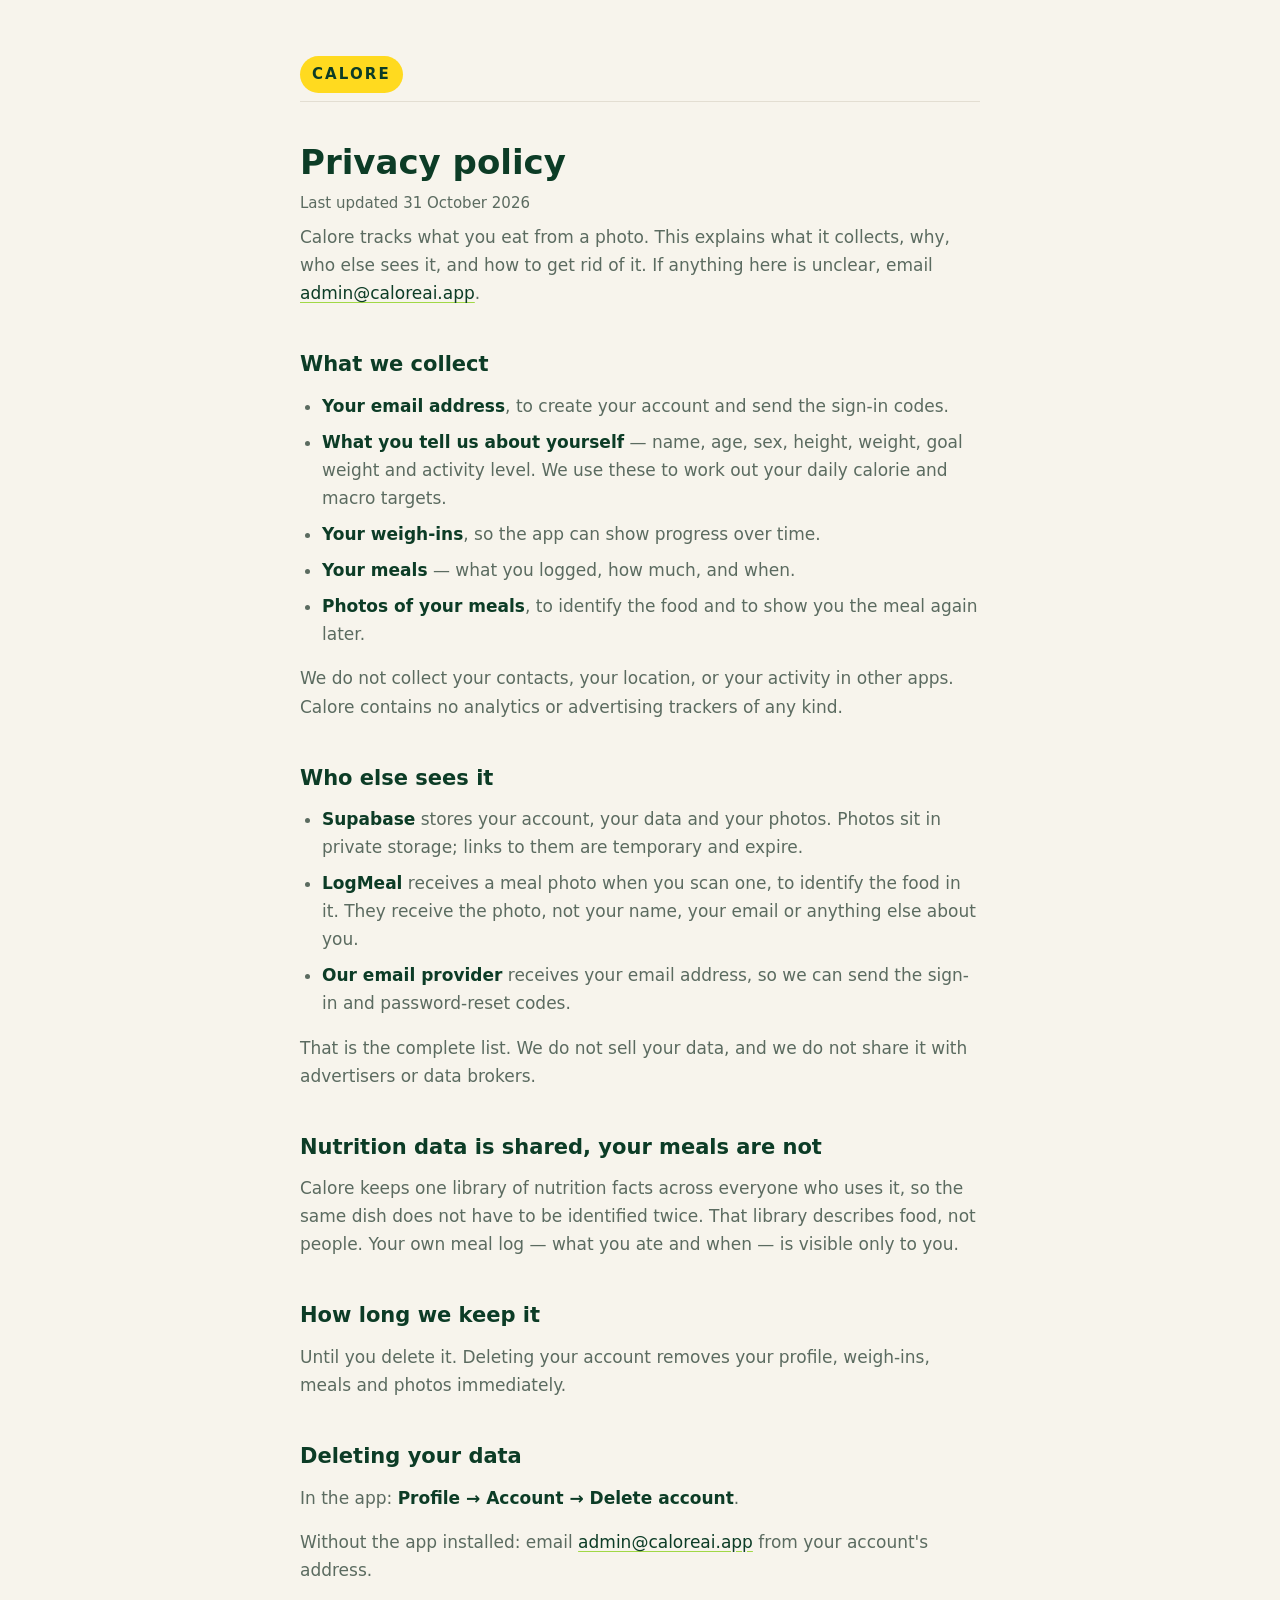
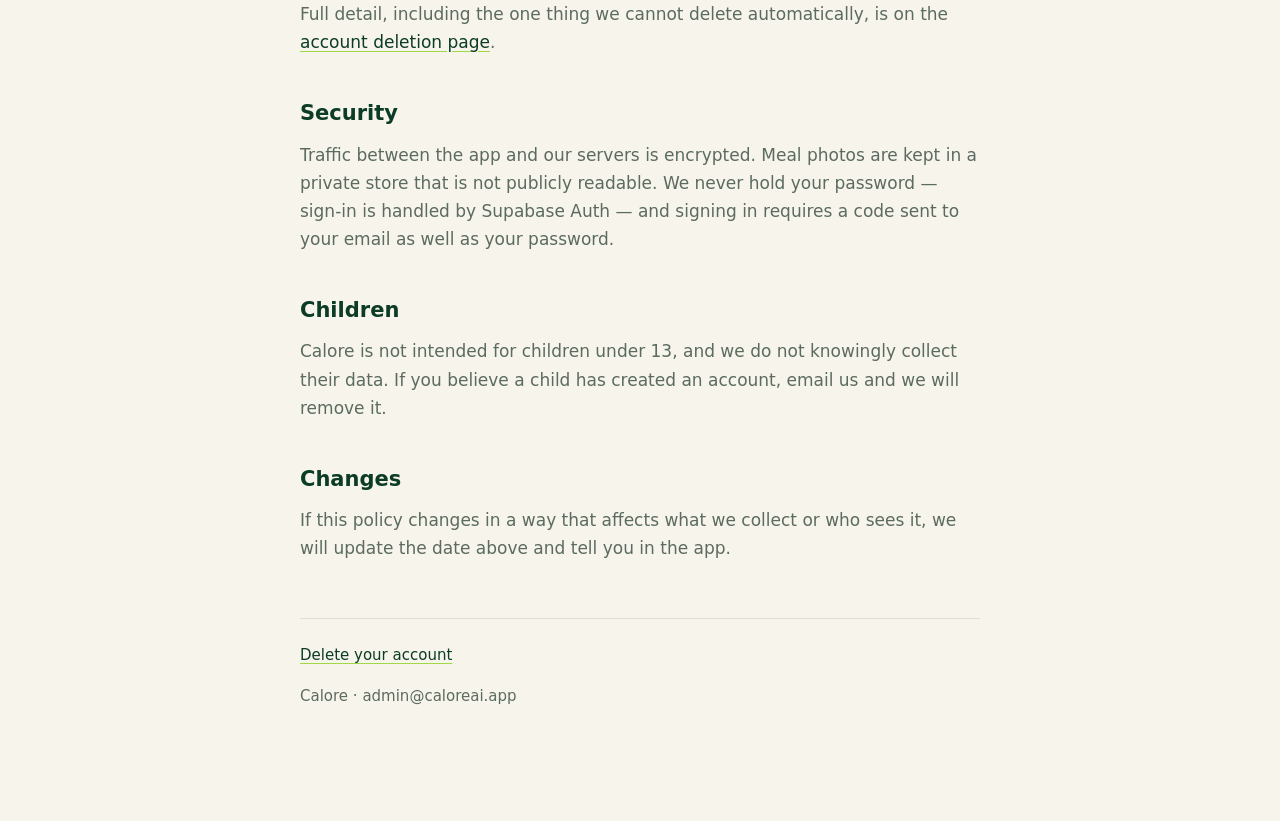
==== privacy/index.html @ ec3ad157 "The public pages for caloreai.app Both app stores require a privacy policy URL, and Google Play requ" ====
<!DOCTYPE html>
<html lang="en">
<head>
<meta charset="utf-8">
<meta name="viewport" content="width=device-width, initial-scale=1">
<title>Calore — Privacy policy</title>
<meta name="description" content="What Calore collects, why, who it is shared with, and how to delete it.">
<link rel="stylesheet" href="../style.css">
</head>
<body>
<main>
  <header><a class="wordmark" href="/">Calore</a></header>

  <h1>Privacy policy</h1>
  <p class="updated">Last updated 31 October 2026</p>

  <p>Calore tracks what you eat from a photo. This explains what it collects,
    why, who else sees it, and how to get rid of it. If anything here is
    unclear, email <a href="mailto:admin@caloreai.app">admin@caloreai.app</a>.</p>

  <h2>What we collect</h2>
  <ul>
    <li><strong>Your email address</strong>, to create your account and send
      the sign-in codes.</li>
    <li><strong>What you tell us about yourself</strong> — name, age, sex,
      height, weight, goal weight and activity level. We use these to work out
      your daily calorie and macro targets.</li>
    <li><strong>Your weigh-ins</strong>, so the app can show progress over
      time.</li>
    <li><strong>Your meals</strong> — what you logged, how much, and when.</li>
    <li><strong>Photos of your meals</strong>, to identify the food and to show
      you the meal again later.</li>
  </ul>
  <p>We do not collect your contacts, your location, or your activity in other
    apps. Calore contains no analytics or advertising trackers of any kind.</p>

  <h2>Who else sees it</h2>
  <ul>
    <li><strong>Supabase</strong> stores your account, your data and your
      photos. Photos sit in private storage; links to them are temporary and
      expire.</li>
    <li><strong>LogMeal</strong> receives a meal photo when you scan one, to
      identify the food in it. They receive the photo, not your name, your
      email or anything else about you.</li>
    <li><strong>Our email provider</strong> receives your email address, so we
      can send the sign-in and password-reset codes.</li>
  </ul>
  <p>That is the complete list. We do not sell your data, and we do not share
    it with advertisers or data brokers.</p>

  <h2>Nutrition data is shared, your meals are not</h2>
  <p>Calore keeps one library of nutrition facts across everyone who uses it, so
    the same dish does not have to be identified twice. That library describes
    food, not people. Your own meal log — what you ate and when — is visible
    only to you.</p>

  <h2>How long we keep it</h2>
  <p>Until you delete it. Deleting your account removes your profile,
    weigh-ins, meals and photos immediately.</p>

  <h2>Deleting your data</h2>
  <p>In the app: <strong>Profile → Account → Delete account</strong>.</p>
  <p>Without the app installed: email
    <a href="mailto:admin@caloreai.app?subject=Delete%20my%20Calore%20account">admin@caloreai.app</a>
    from your account's address.</p>
  <p>Full detail, including the one thing we cannot delete automatically, is on
    the <a href="../delete-account/">account deletion page</a>.</p>

  <h2>Security</h2>
  <p>Traffic between the app and our servers is encrypted. Meal photos are kept
    in a private store that is not publicly readable. We never hold your
    password — sign-in is handled by Supabase Auth — and signing in requires a
    code sent to your email as well as your password.</p>

  <h2>Children</h2>
  <p>Calore is not intended for children under 13, and we do not knowingly
    collect their data. If you believe a child has created an account, email us
    and we will remove it.</p>

  <h2>Changes</h2>
  <p>If this policy changes in a way that affects what we collect or who sees
    it, we will update the date above and tell you in the app.</p>

  <footer>
    <p><a href="../delete-account/">Delete your account</a></p>
    <p>Calore · admin@caloreai.app</p>
  </footer>
</main>
</body>
</html>
---- style.css ----
/* Calore — shared styles for the public pages.
   Palette matches lib/core/theme/app_colors.dart so the site and the app
   look like the same product. */
:root {
  --forest: #0c3c26;
  --lime: #a1d845;
  --sun: #ffda1f;
  --background: #f7f4ec;
  --surface: #ffffff;
  --text-secondary: #5b6b60;
  --border: #e3ded2;
}

* { box-sizing: border-box; }

body {
  margin: 0;
  padding: 0 24px 96px;
  background: var(--background);
  color: var(--forest);
  font: 17px/1.65 ui-rounded, "SF Pro Rounded", system-ui, -apple-system, Segoe UI, sans-serif;
}

main { max-width: 680px; margin: 0 auto; }

header {
  padding: 56px 0 8px;
  border-bottom: 1px solid var(--border);
  margin-bottom: 40px;
}

.wordmark {
  display: inline-block;
  font-size: 15px;
  font-weight: 800;
  letter-spacing: 0.14em;
  text-transform: uppercase;
  color: var(--forest);
  text-decoration: none;
  padding: 6px 12px;
  border-radius: 999px;
  background: var(--sun);
}

h1 { font-size: 34px; line-height: 1.2; margin: 28px 0 8px; }
h2 { font-size: 21px; margin: 40px 0 10px; }
p, li { color: var(--text-secondary); }
p { margin: 0 0 16px; }
ul { margin: 0 0 16px; padding-left: 22px; }
li { margin-bottom: 8px; }
strong { color: var(--forest); }
a { color: var(--forest); text-decoration-color: var(--lime); text-underline-offset: 3px; }

.updated { font-size: 15px; color: var(--text-secondary); margin: 0 0 8px; }

.card {
  background: var(--surface);
  border: 1px solid var(--border);
  border-radius: 18px;
  padding: 24px 26px;
  margin: 24px 0;
}

.card h2 { margin-top: 0; }

.steps { counter-reset: step; list-style: none; padding: 0; margin: 0; }
.steps li {
  counter-increment: step;
  position: relative;
  padding-left: 42px;
  margin-bottom: 14px;
}
.steps li::before {
  content: counter(step);
  position: absolute;
  left: 0;
  top: -1px;
  width: 28px;
  height: 28px;
  border-radius: 50%;
  background: var(--lime);
  color: var(--forest);
  font-weight: 800;
  font-size: 15px;
  display: grid;
  place-items: center;
}

.email {
  display: inline-block;
  font-weight: 700;
  background: var(--sun);
  color: var(--forest);
  padding: 10px 18px;
  border-radius: 999px;
  text-decoration: none;
}

footer {
  margin-top: 56px;
  padding-top: 24px;
  border-top: 1px solid var(--border);
  font-size: 15px;
  color: var(--text-secondary);
}

@media (max-width: 520px) {
  h1 { font-size: 28px; }
  body { padding: 0 18px 72px; }
}
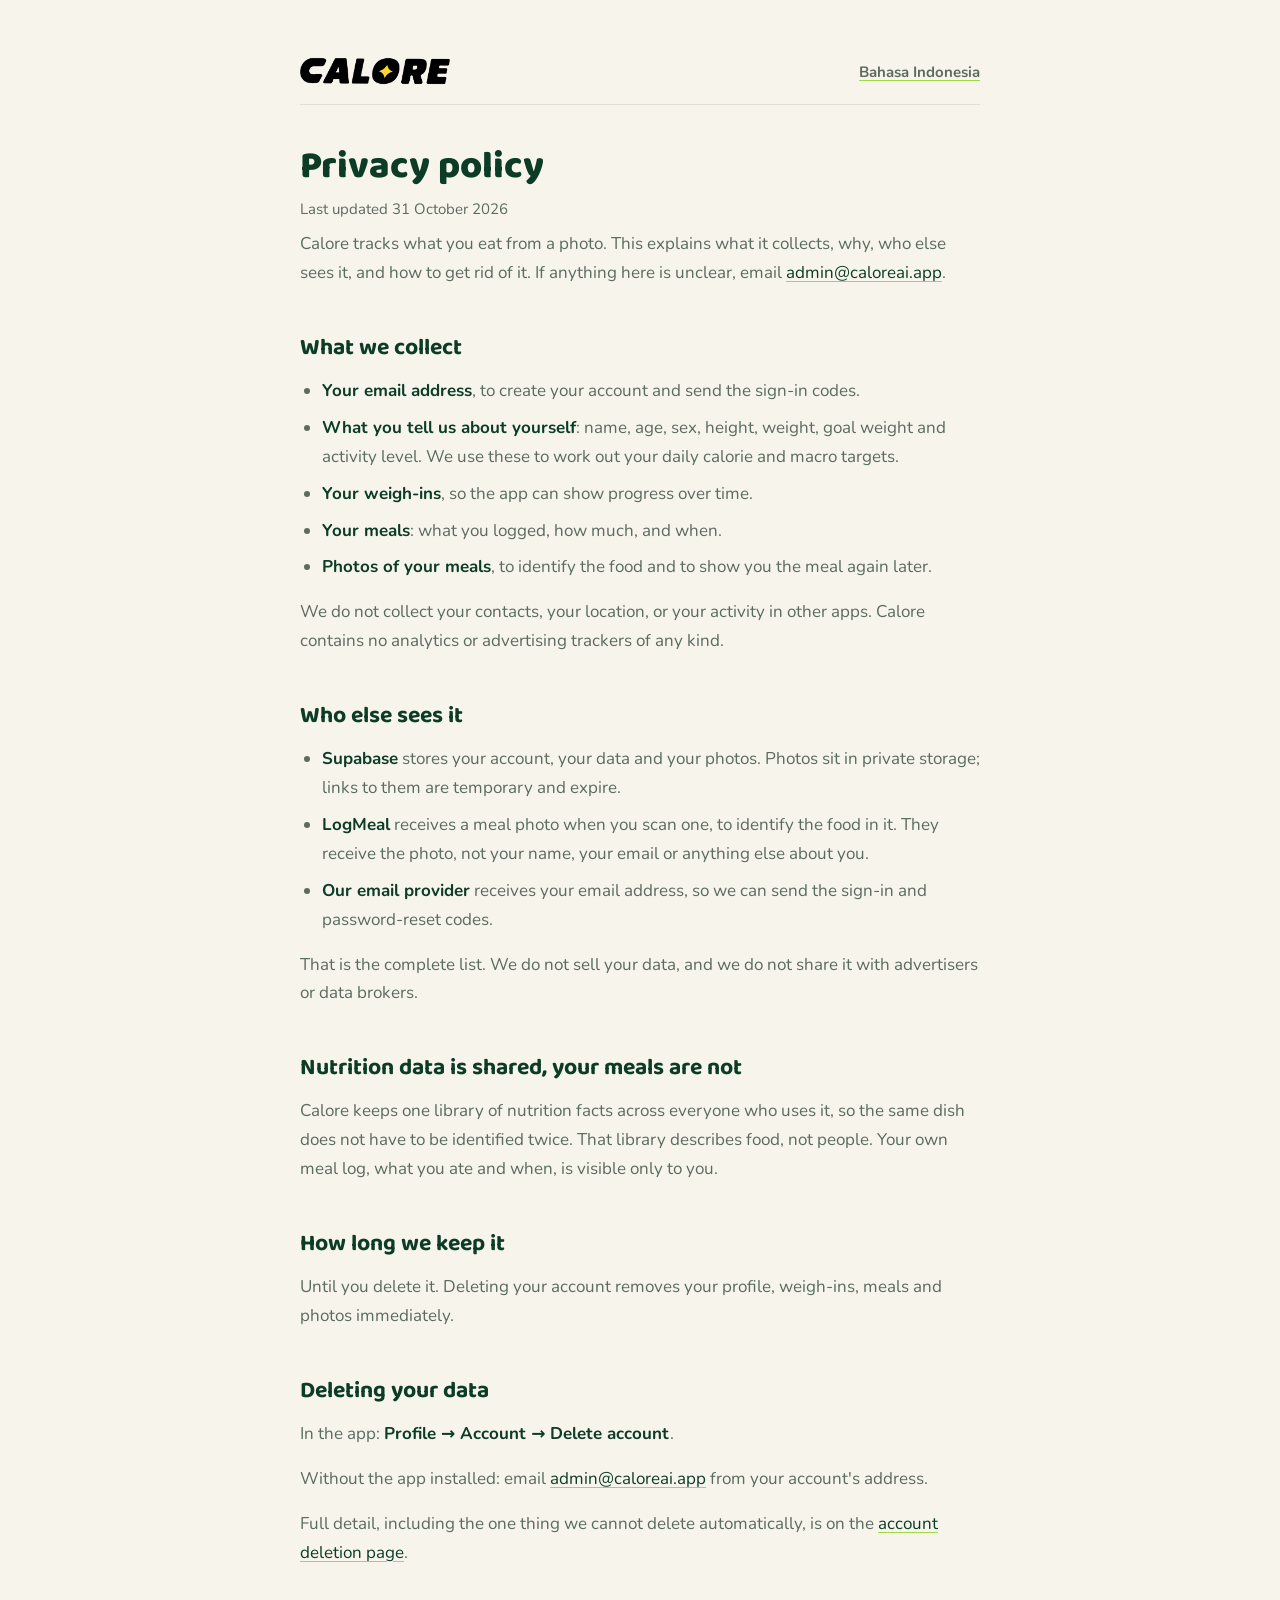
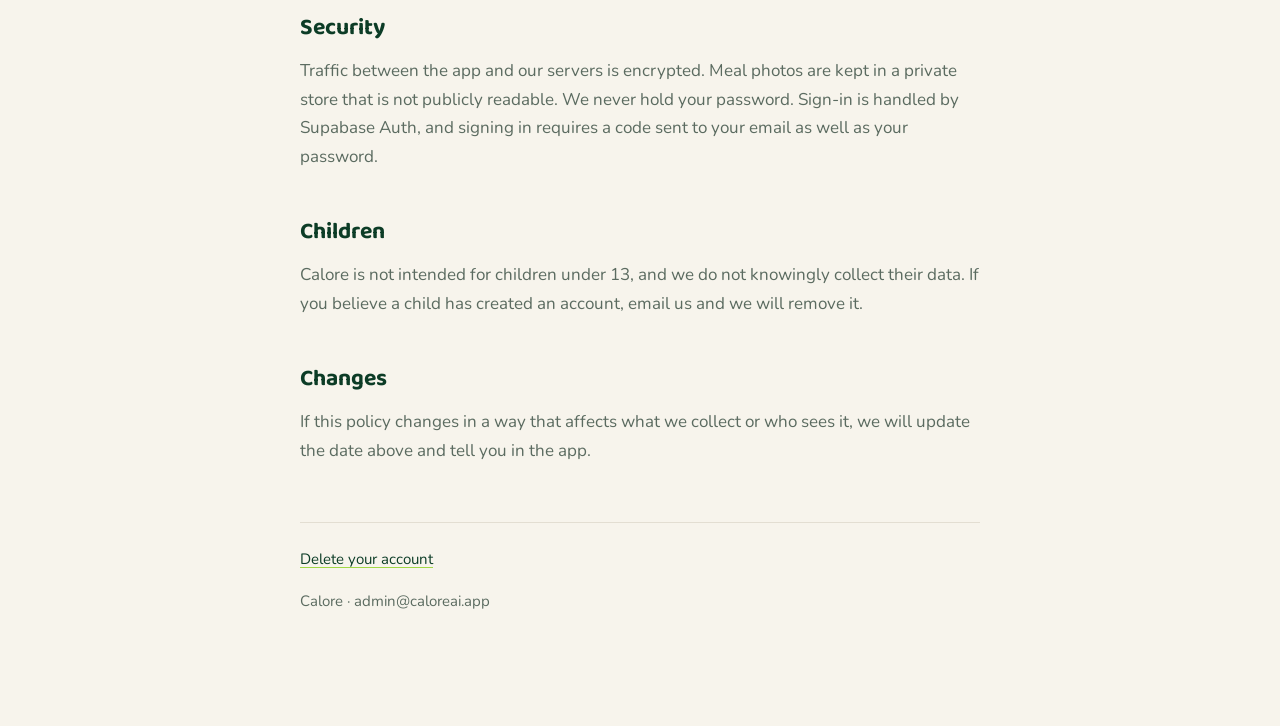
==== commit 6b84058b: "Fix the brand violations, and add the Indonesian pages A brand-voice review against .claude/skills/c" ====
--- a/privacy/index.html
+++ b/privacy/index.html
@@ -3,13 +3,13 @@
 <head>
 <meta charset="utf-8">
 <meta name="viewport" content="width=device-width, initial-scale=1">
-<title>Calore — Privacy policy</title>
+<title>Calore privacy policy</title>
 <meta name="description" content="What Calore collects, why, who it is shared with, and how to delete it.">
 <link rel="stylesheet" href="../style.css">
 </head>
 <body>
 <main>
-  <header><a class="wordmark" href="/">Calore</a></header>
+  <header><a class="wordmark" href="/privacy/"><img src="../calore-wordmark.png" alt="Calore"></a><a class="lang" href="../privasi/">Bahasa Indonesia</a></header>
 
   <h1>Privacy policy</h1>
   <p class="updated">Last updated 31 October 2026</p>
@@ -22,12 +22,12 @@
   <ul>
     <li><strong>Your email address</strong>, to create your account and send
       the sign-in codes.</li>
-    <li><strong>What you tell us about yourself</strong> — name, age, sex,
+    <li><strong>What you tell us about yourself</strong>: name, age, sex,
       height, weight, goal weight and activity level. We use these to work out
       your daily calorie and macro targets.</li>
     <li><strong>Your weigh-ins</strong>, so the app can show progress over
       time.</li>
-    <li><strong>Your meals</strong> — what you logged, how much, and when.</li>
+    <li><strong>Your meals</strong>: what you logged, how much, and when.</li>
     <li><strong>Photos of your meals</strong>, to identify the food and to show
       you the meal again later.</li>
   </ul>
@@ -51,7 +51,7 @@
   <h2>Nutrition data is shared, your meals are not</h2>
   <p>Calore keeps one library of nutrition facts across everyone who uses it, so
     the same dish does not have to be identified twice. That library describes
-    food, not people. Your own meal log — what you ate and when — is visible
+    food, not people. Your own meal log, what you ate and when, is visible
     only to you.</p>
 
   <h2>How long we keep it</h2>
@@ -69,7 +69,7 @@
   <h2>Security</h2>
   <p>Traffic between the app and our servers is encrypted. Meal photos are kept
     in a private store that is not publicly readable. We never hold your
-    password — sign-in is handled by Supabase Auth — and signing in requires a
+    password. Sign-in is handled by Supabase Auth, and signing in requires a
     code sent to your email as well as your password.</p>
 
   <h2>Children</h2>
--- a/style.css
+++ b/style.css
@@ -1,6 +1,7 @@
-/* Calore — shared styles for the public pages.
-   Palette matches lib/core/theme/app_colors.dart so the site and the app
-   look like the same product. */
+/* Calore: shared styles for the public pages.
+   Palette and type follow the brand guide, so the site and the app read as
+   one product. Baloo 2 for headlines, Nunito for body. */
+@import url('https://fonts.googleapis.com/css2?family=Baloo+2:wght@600;800&family=Nunito:wght@400;600;700&display=swap');
 :root {
   --forest: #0c3c26;
   --lime: #a1d845;
@@ -18,7 +19,7 @@
   padding: 0 24px 96px;
   background: var(--background);
   color: var(--forest);
-  font: 17px/1.65 ui-rounded, "SF Pro Rounded", system-ui, -apple-system, Segoe UI, sans-serif;
+  font: 400 17px/1.7 Nunito, system-ui, -apple-system, "Segoe UI", sans-serif;
 }
 
 main { max-width: 680px; margin: 0 auto; }
@@ -29,21 +30,12 @@
   margin-bottom: 40px;
 }
 
-.wordmark {
-  display: inline-block;
-  font-size: 15px;
-  font-weight: 800;
-  letter-spacing: 0.14em;
-  text-transform: uppercase;
-  color: var(--forest);
-  text-decoration: none;
-  padding: 6px 12px;
-  border-radius: 999px;
-  background: var(--sun);
-}
+.wordmark { display: inline-block; line-height: 0; }
+.wordmark img { height: 30px; width: auto; }
 
-h1 { font-size: 34px; line-height: 1.2; margin: 28px 0 8px; }
-h2 { font-size: 21px; margin: 40px 0 10px; }
+h1, h2 { font-family: "Baloo 2", Nunito, system-ui, sans-serif; }
+h1 { font-size: 38px; font-weight: 800; line-height: 1.15; margin: 28px 0 8px; }
+h2 { font-size: 23px; font-weight: 700; margin: 40px 0 10px; }
 p, li { color: var(--text-secondary); }
 p { margin: 0 0 16px; }
 ul { margin: 0 0 16px; padding-left: 22px; }
@@ -80,8 +72,9 @@
   border-radius: 50%;
   background: var(--lime);
   color: var(--forest);
+  font-family: "Baloo 2", Nunito, sans-serif;
   font-weight: 800;
-  font-size: 15px;
+  font-size: 16px;
   display: grid;
   place-items: center;
 }
@@ -108,3 +101,13 @@
   h1 { font-size: 28px; }
   body { padding: 0 18px 72px; }
 }
+
+/* Language switch. Both markets get their own page rather than a translation,
+   so the link names the language in that language. */
+.lang {
+  float: right;
+  margin-top: 4px;
+  font-size: 15px;
+  font-weight: 700;
+  color: var(--text-secondary);
+}
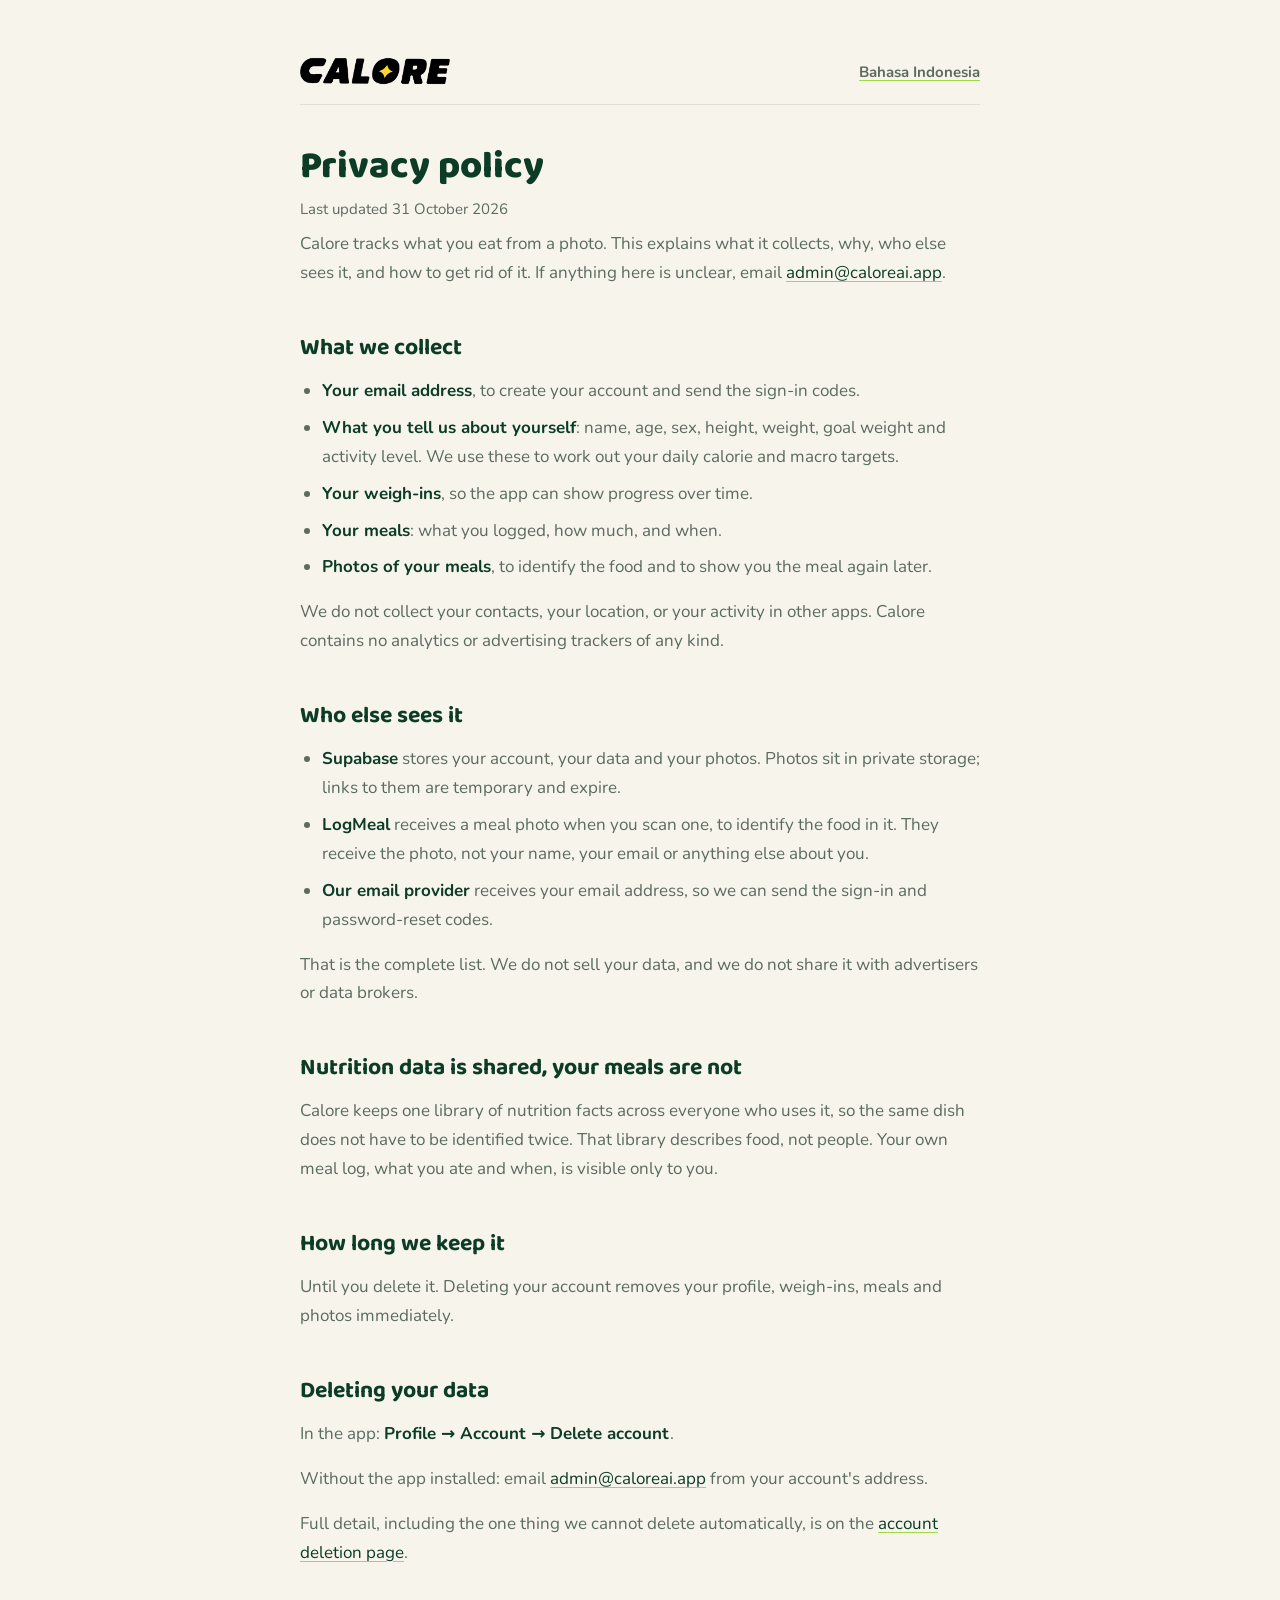
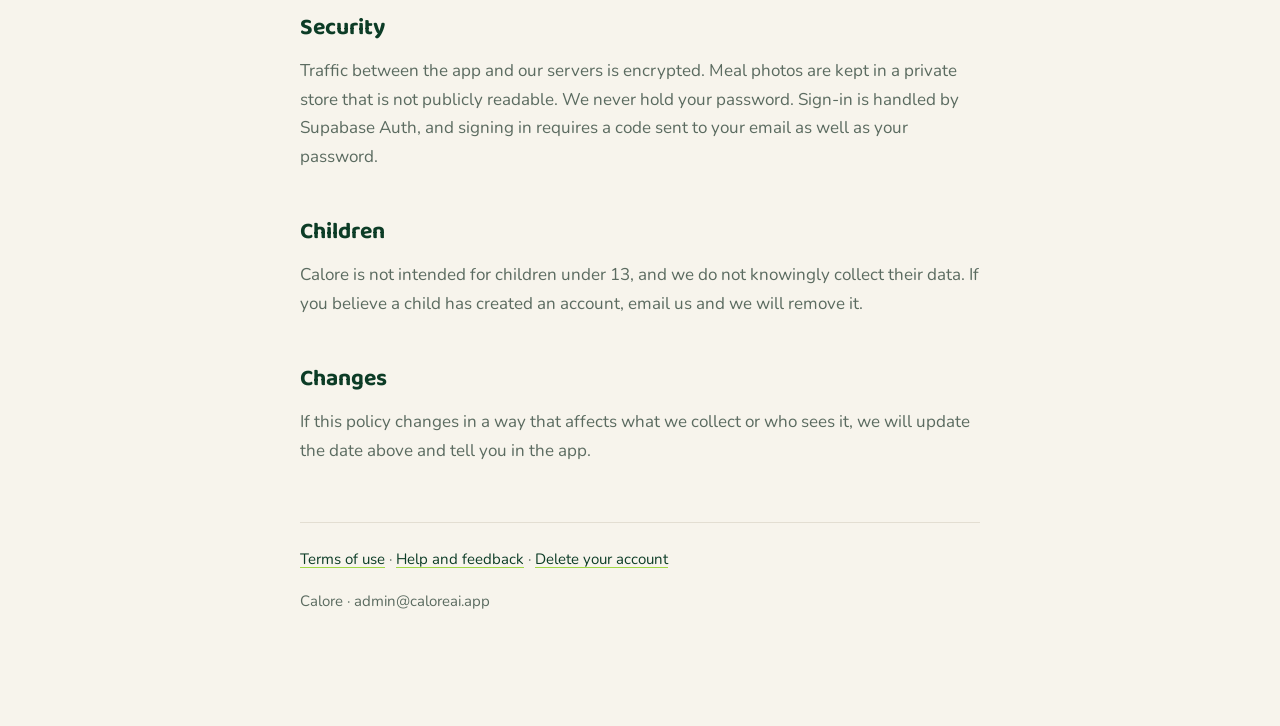
==== commit 666667e4: "Add the terms of use, and the help and feedback pages The app asks people to agree to "the Terms" at" ====
--- a/privacy/index.html
+++ b/privacy/index.html
@@ -82,7 +82,7 @@
     it, we will update the date above and tell you in the app.</p>
 
   <footer>
-    <p><a href="../delete-account/">Delete your account</a></p>
+    <p><a href="../terms/">Terms of use</a> · <a href="../feedback/">Help and feedback</a> · <a href="../delete-account/">Delete your account</a></p>
     <p>Calore · admin@caloreai.app</p>
   </footer>
 </main>
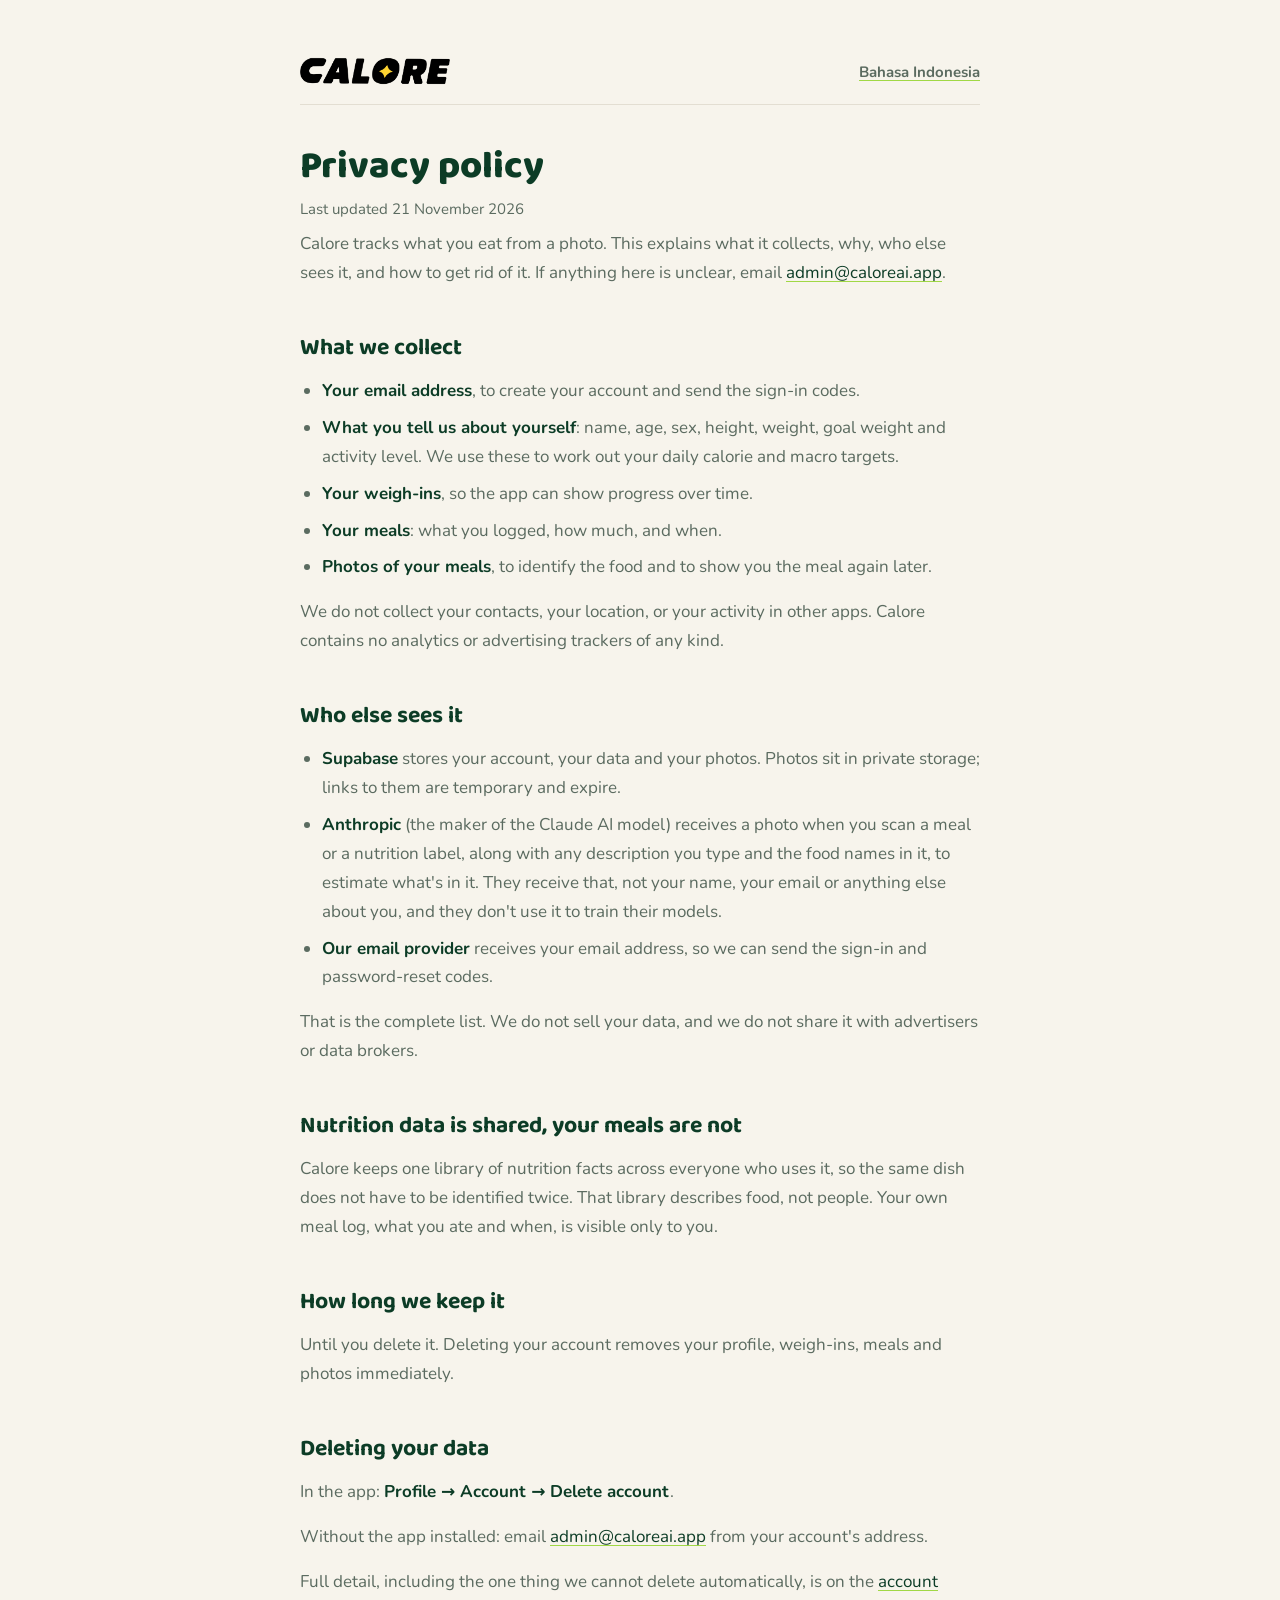
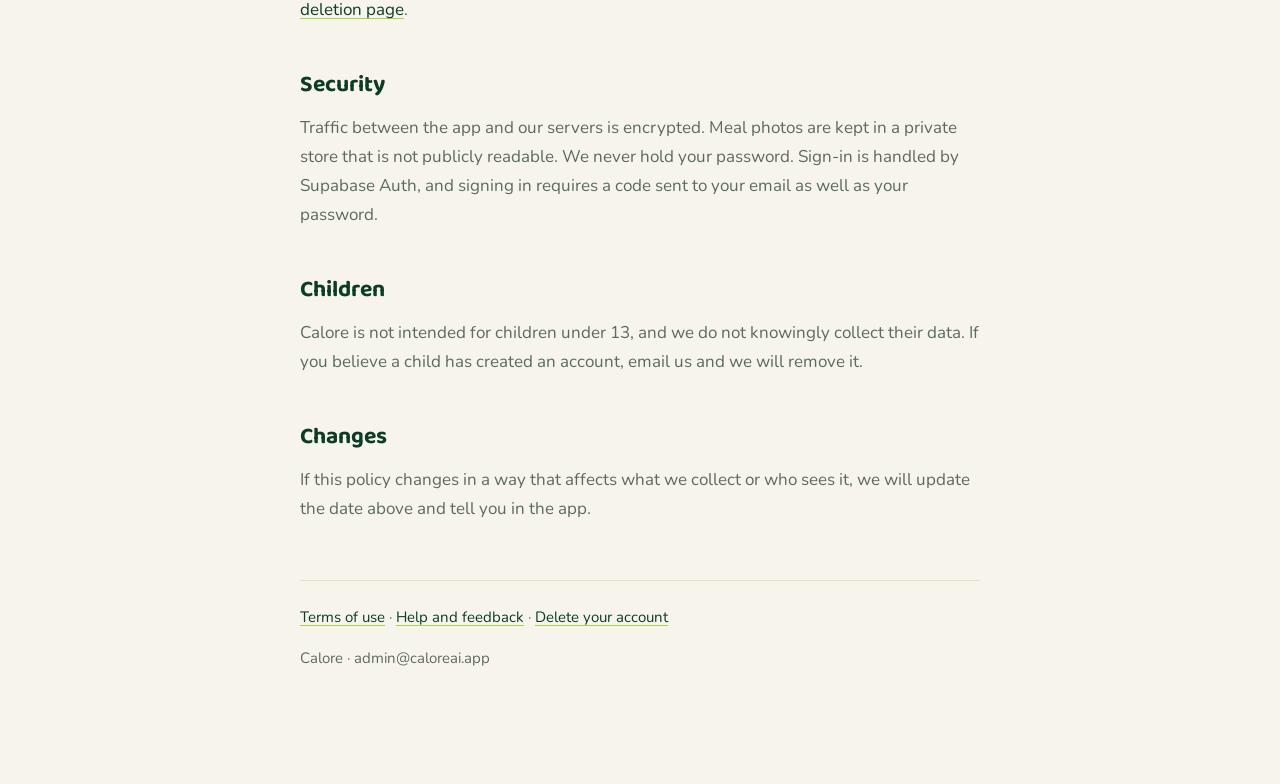
==== commit 15791307: "Name Anthropic, not LogMeal, as the scan provider Scans now go to Claude by Anthropic: meal and nutr" ====
--- a/privacy/index.html
+++ b/privacy/index.html
@@ -12,7 +12,7 @@
   <header><a class="wordmark" href="/privacy/"><img src="../calore-wordmark.png" alt="Calore"></a><a class="lang" href="../privasi/">Bahasa Indonesia</a></header>
 
   <h1>Privacy policy</h1>
-  <p class="updated">Last updated 31 October 2026</p>
+  <p class="updated">Last updated 21 November 2026</p>
 
   <p>Calore tracks what you eat from a photo. This explains what it collects,
     why, who else sees it, and how to get rid of it. If anything here is
@@ -39,9 +39,11 @@
     <li><strong>Supabase</strong> stores your account, your data and your
       photos. Photos sit in private storage; links to them are temporary and
       expire.</li>
-    <li><strong>LogMeal</strong> receives a meal photo when you scan one, to
-      identify the food in it. They receive the photo, not your name, your
-      email or anything else about you.</li>
+    <li><strong>Anthropic</strong> (the maker of the Claude AI model) receives
+      a photo when you scan a meal or a nutrition label, along with any
+      description you type and the food names in it, to estimate what's in
+      it. They receive that, not your name, your email or anything else about
+      you, and they don't use it to train their models.</li>
     <li><strong>Our email provider</strong> receives your email address, so we
       can send the sign-in and password-reset codes.</li>
   </ul>
